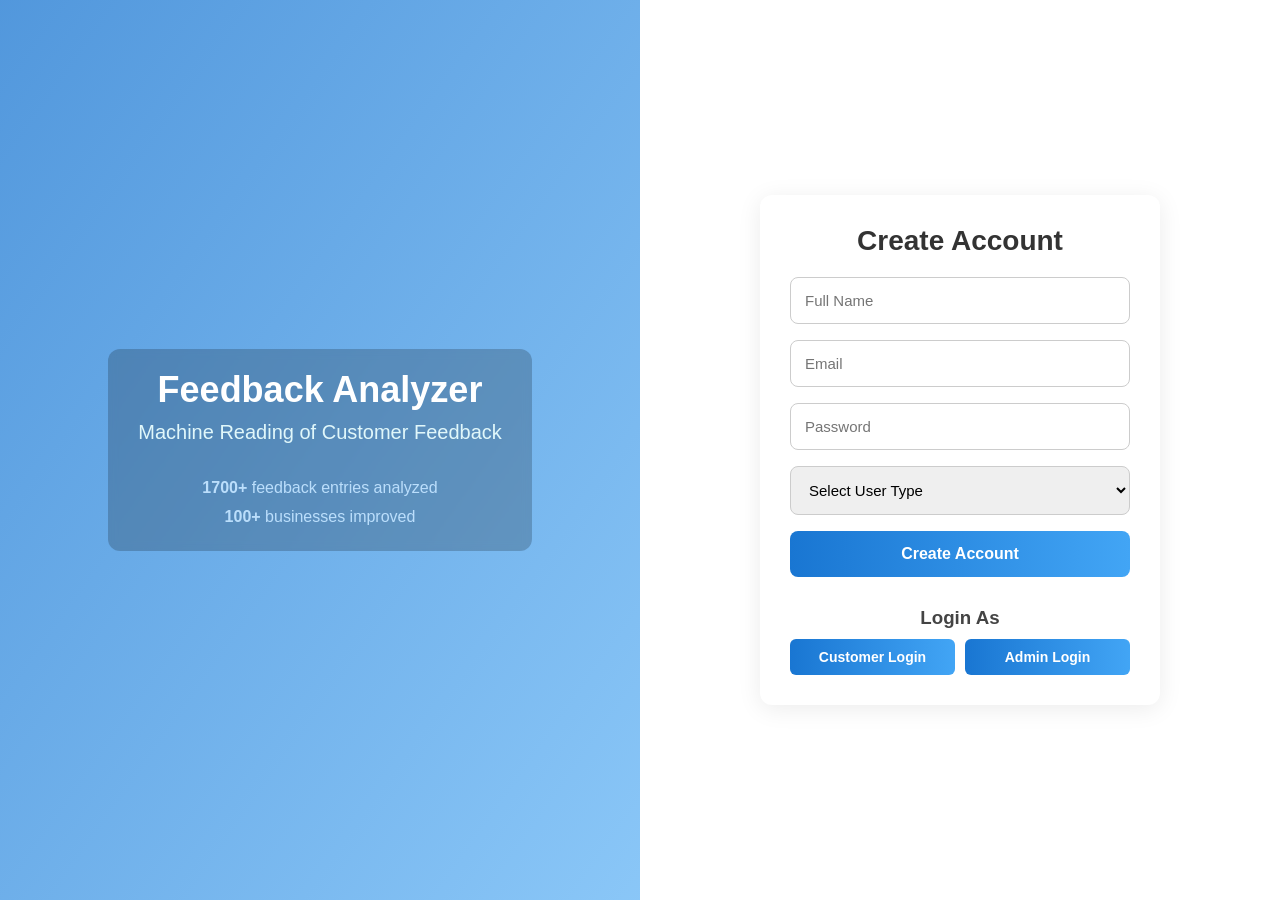
==== index.html @ 5adf429b "update" ====
<!DOCTYPE html>
<html lang="en">
<head>
  <meta charset="UTF-8" />
  <meta name="viewport" content="width=device-width, initial-scale=1.0"/>
  <title>Welcome to Feedback Analyzer</title>
  <link rel="stylesheet" href="assets/css/home.css" />
</head>
<body>
  <div class="main-wrapper">
    <!-- Left Promotional Section -->
    <div class="promo-section">
      <div class="promo-content">
        <h1>Feedback Analyzer</h1>
        <p>Machine Reading of Customer Feedback</p>
        <div class="stats">
          <div><strong>1700+</strong> feedback entries analyzed</div>
          <div><strong>100+</strong> businesses improved</div>
        </div>
      </div>
    </div>

    <!-- Right Form Section -->
    <div class="form-wrapper">
      <div class="form-box">
        <h2>Create Account</h2>
        <form class="register-form" action="register.php" method="POST" autocomplete="off">
          <input type="text" name="name" placeholder="Full Name" required autocomplete="off">
          <input type="email" name="email" placeholder="Email" required autocomplete="off">
          <input type="password" name="password" placeholder="Password" required autocomplete="new-password">
          <select name="user_type" required>
            <option value="" disabled selected>Select User Type</option>
            <option value="customer">Customer</option>
            <option value="admin">Admin</option>
          </select>
          <button type="submit">Create Account</button>
          <h3>Login As</h3>
          <div class="login-buttons">
            <a href="customer_login.php"><button type="button">Customer Login</button></a>
            <a href="admin_login.php"><button type="button">Admin Login</button></a>
          </div>
        </form>
      </div>
    </div>
  </div>
</body>
</html>
---- assets/css/home.css ----
/* Reset and Base */
* {
  margin: 0;
  padding: 0;
  box-sizing: border-box;
}

body {
  font-family: 'Segoe UI', Tahoma, Geneva, Verdana, sans-serif;
  background-color: #f9f9f9;
}


/* Layout */
.main-wrapper {
  display: flex;
  height: 100vh;
  overflow: hidden;
}

/* Left Side Promo Section */
.promo-section {
  flex: 1;
  background: 
    linear-gradient(to bottom right, rgba(25, 118, 210, 0.75), rgba(100, 181, 246, 0.75)),
    url('../images/customer_login.jpg') no-repeat center center;
  background-size: cover;
  background-blend-mode: overlay;
  color: white;
  display: flex;
  justify-content: center;
  align-items: center;
  padding: 40px;
  position: relative;
  animation: fadeInPromo 1.2s ease;
}

@keyframes fadeInPromo {
  from {
    opacity: 0;
    transform: translateY(30px);
  }
  to {
    opacity: 1;
    transform: translateY(0);
  }
}

.promo-content {
  text-align: center;
  backdrop-filter: blur(4px); /* subtle blur behind text */
  padding: 20px 30px;
  border-radius: 12px;
  background-color: rgba(0, 0, 0, 0.2); /* slight dark layer for extra contrast */
}

.promo-content h1 {
  font-size: 36px;
  font-weight: 800;
  margin-bottom: 10px;
  color: #fff;
}

.promo-content p {
  font-size: 20px;
  font-weight: 400;
  margin-bottom: 30px;
  color: #e0f7fa;
}

.stats {
  font-size: 16px;
  line-height: 1.8;
  color: #bbdefb;
}


/* Right Side Form Section */
.form-wrapper {
  flex: 1;
  background: #fff;
  display: flex;
  justify-content: center;
  align-items: center;
  padding: 40px;
}

.form-box {
  width: 100%;
  max-width: 400px;
  background: #ffffff;
  padding: 30px;
  border-radius: 12px;
  box-shadow: 0 4px 24px rgba(0, 0, 0, 0.08);
}

h2 {
  font-size: 28px;
  margin-bottom: 20px;
  text-align: center;
  color: #333;
}

h3 {
  margin-top: 30px;
  text-align: center;
  color: #444;
}

input, select {
  width: 100%;
  padding: 14px;
  margin-bottom: 16px;
  border: 1px solid #ccc;
  border-radius: 8px;
  font-size: 15px;
}

input:focus, select:focus {
  border-color: #1976d2;
  outline: none;
  box-shadow: 0 0 5px rgba(25, 118, 210, 0.3);
}

button {
  width: 100%;
  padding: 14px;
  background: linear-gradient(to right, #1976d2, #42a5f5);
  color: #fff;
  font-size: 16px;
  font-weight: 600;
  border: none;
  border-radius: 8px;
  cursor: pointer;
  transition: background 0.3s ease, transform 0.2s ease;
}

button:hover {
  background: linear-gradient(to right, #1565c0, #1e88e5);
  transform: translateY(-2px);
}

.login-buttons {
  display: flex;
  justify-content: space-between;
  gap: 10px;
  margin-top: 10px;
}

.login-buttons a {
  flex: 1;
}

.login-buttons button {
  padding: 10px;
  font-size: 14px;
  background-color: #42a5f5;
  border-radius: 6px;
}

.login-buttons button:hover {
  background-color: #1e88e5;
}


/* Responsive */
@media (max-width: 768px) {
  .main-wrapper {
    flex-direction: column;
  }

  .promo-section {
    height: 300px;
    padding: 20px;
  }

  .promo-content {
    backdrop-filter: none;
    background-color: transparent;
  }
}
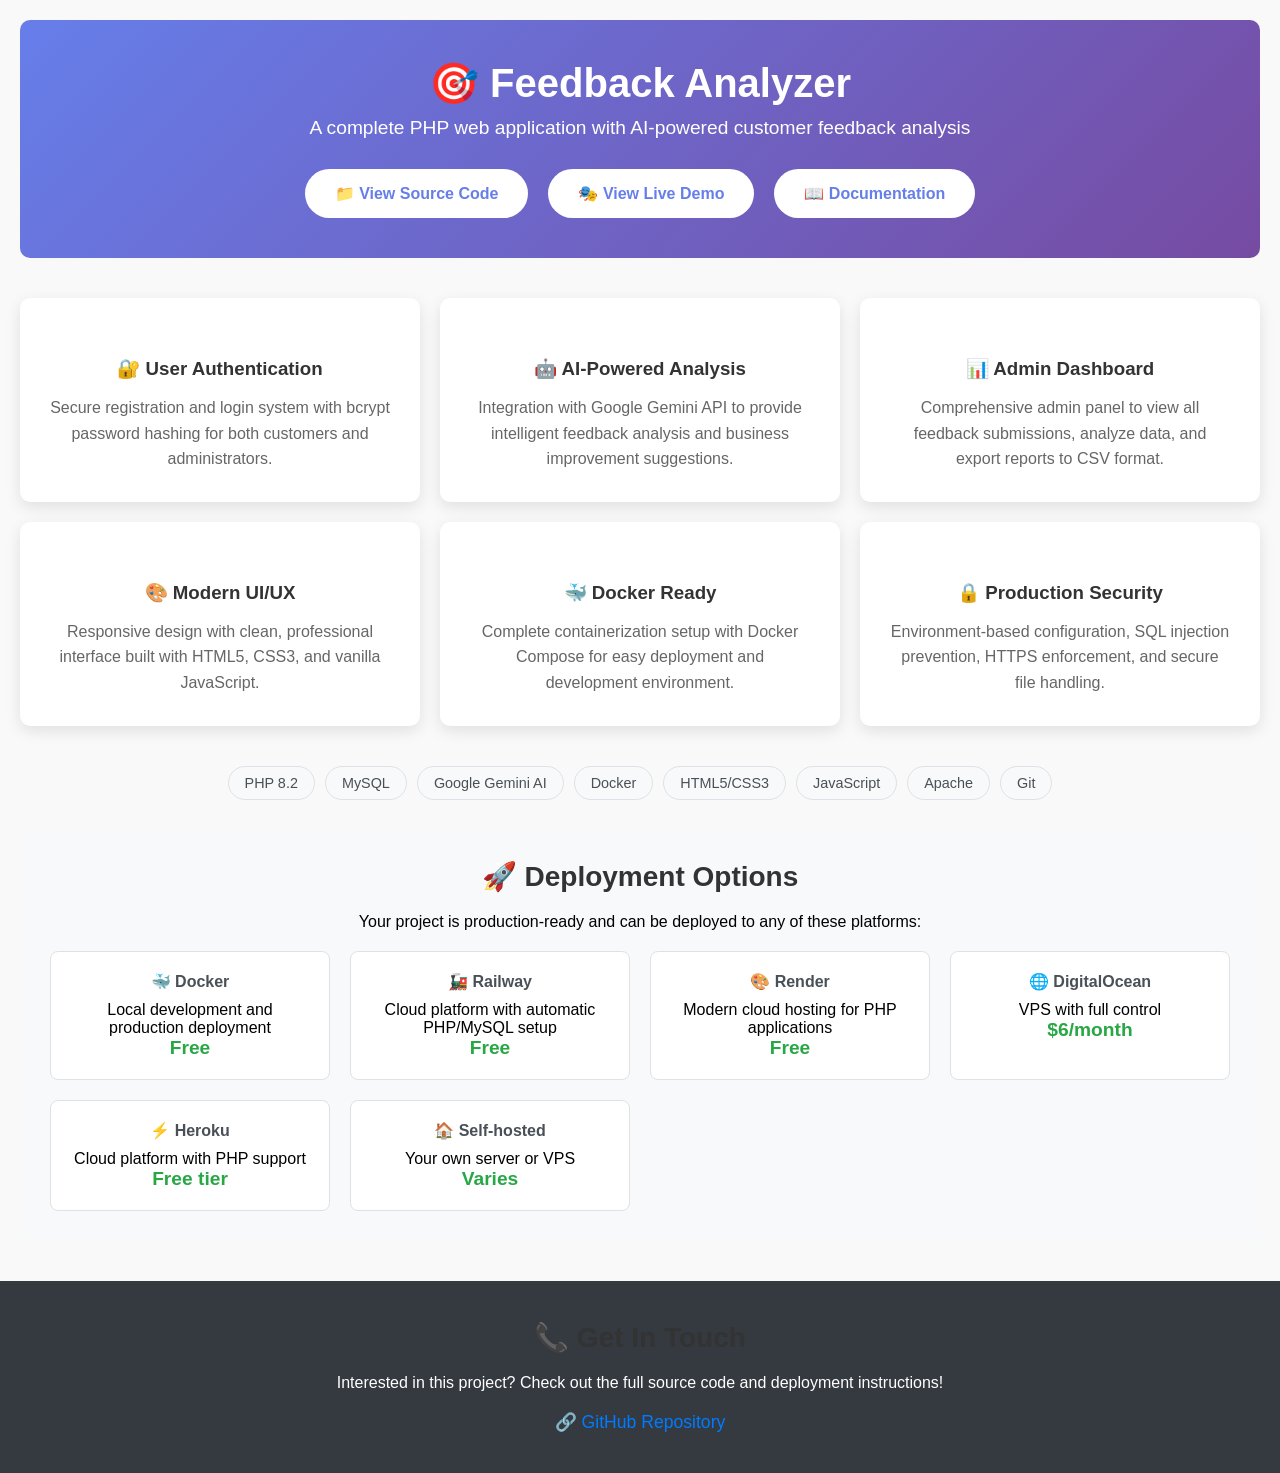
==== commit d00a0c4c: "Add project showcase pages for CV/portfolio - Updated index.html with professional project showcase " ====
--- a/index.html
+++ b/index.html
@@ -3,45 +3,240 @@
 <head>
   <meta charset="UTF-8" />
   <meta name="viewport" content="width=device-width, initial-scale=1.0"/>
-  <title>Welcome to Feedback Analyzer</title>
+  <title>Feedback Analyzer - Project Showcase</title>
   <link rel="stylesheet" href="assets/css/home.css" />
+  <style>
+    .project-showcase {
+      background: linear-gradient(135deg, #667eea 0%, #764ba2 100%);
+      color: white;
+      padding: 40px 20px;
+      text-align: center;
+      margin: 20px;
+      border-radius: 10px;
+    }
+    .project-showcase h1 {
+      font-size: 2.5em;
+      margin-bottom: 10px;
+    }
+    .project-showcase p {
+      font-size: 1.2em;
+      margin-bottom: 30px;
+    }
+    .cta-buttons {
+      display: flex;
+      gap: 20px;
+      justify-content: center;
+      flex-wrap: wrap;
+    }
+    .cta-btn {
+      background: white;
+      color: #667eea;
+      padding: 15px 30px;
+      border-radius: 25px;
+      text-decoration: none;
+      font-weight: bold;
+      transition: all 0.3s ease;
+      display: inline-block;
+    }
+    .cta-btn:hover {
+      transform: translateY(-2px);
+      box-shadow: 0 5px 15px rgba(0,0,0,0.2);
+    }
+    .features-grid {
+      display: grid;
+      grid-template-columns: repeat(auto-fit, minmax(300px, 1fr));
+      gap: 20px;
+      margin: 40px 20px;
+    }
+    .feature-card {
+      background: white;
+      padding: 30px;
+      border-radius: 10px;
+      box-shadow: 0 5px 15px rgba(0,0,0,0.1);
+      text-align: center;
+    }
+    .feature-card h3 {
+      color: #333;
+      margin-bottom: 15px;
+    }
+    .feature-card p {
+      color: #666;
+      line-height: 1.6;
+    }
+    .tech-badges {
+      display: flex;
+      flex-wrap: wrap;
+      gap: 10px;
+      justify-content: center;
+      margin: 30px 20px;
+    }
+    .tech-badge {
+      background: #f8f9fa;
+      color: #495057;
+      padding: 8px 16px;
+      border-radius: 20px;
+      font-size: 0.9em;
+      border: 1px solid #dee2e6;
+    }
+    .deployment-options {
+      background: #f8f9fa;
+      padding: 30px;
+      margin: 20px;
+      border-radius: 10px;
+      text-align: center;
+    }
+    .deployment-options h2 {
+      color: #333;
+      margin-bottom: 20px;
+    }
+    .deployment-grid {
+      display: grid;
+      grid-template-columns: repeat(auto-fit, minmax(250px, 1fr));
+      gap: 20px;
+      margin-top: 20px;
+    }
+    .deployment-card {
+      background: white;
+      padding: 20px;
+      border-radius: 8px;
+      border: 1px solid #dee2e6;
+    }
+    .deployment-card h4 {
+      color: #495057;
+      margin-bottom: 10px;
+    }
+    .deployment-card .price {
+      color: #28a745;
+      font-weight: bold;
+      font-size: 1.2em;
+    }
+  </style>
 </head>
 <body>
-  <div class="main-wrapper">
-    <!-- Left Promotional Section -->
-    <div class="promo-section">
-      <div class="promo-content">
-        <h1>Feedback Analyzer</h1>
-        <p>Machine Reading of Customer Feedback</p>
-        <div class="stats">
-          <div><strong>1700+</strong> feedback entries analyzed</div>
-          <div><strong>100+</strong> businesses improved</div>
-        </div>
-      </div>
-    </div>
-
-    <!-- Right Form Section -->
-    <div class="form-wrapper">
-      <div class="form-box">
-        <h2>Create Account</h2>
-        <form class="register-form" action="register.php" method="POST" autocomplete="off">
-          <input type="text" name="name" placeholder="Full Name" required autocomplete="off">
-          <input type="email" name="email" placeholder="Email" required autocomplete="off">
-          <input type="password" name="password" placeholder="Password" required autocomplete="new-password">
-          <select name="user_type" required>
-            <option value="" disabled selected>Select User Type</option>
-            <option value="customer">Customer</option>
-            <option value="admin">Admin</option>
-          </select>
-          <button type="submit">Create Account</button>
-          <h3>Login As</h3>
-          <div class="login-buttons">
-            <a href="customer_login.php"><button type="button">Customer Login</button></a>
-            <a href="admin_login.php"><button type="button">Admin Login</button></a>
-          </div>
-        </form>
-      </div>
-    </div>
-  </div>
+  <div class="project-showcase">
+    <h1>🎯 Feedback Analyzer</h1>
+    <p>A complete PHP web application with AI-powered customer feedback analysis</p>
+
+    <div class="cta-buttons">
+      <a href="https://github.com/pandeyrohit007/feedback" class="cta-btn" target="_blank">
+        📁 View Source Code
+      </a>
+      <a href="demo.html" class="cta-btn">
+        🎭 View Live Demo
+      </a>
+      <a href="https://github.com/pandeyrohit007/feedback/blob/main/README.md" class="cta-btn" target="_blank">
+        📖 Documentation
+      </a>
+    </div>
+  </div>
+
+  <div class="features-grid">
+    <div class="feature-card">
+      <h3>🔐 User Authentication</h3>
+      <p>Secure registration and login system with bcrypt password hashing for both customers and administrators.</p>
+    </div>
+
+    <div class="feature-card">
+      <h3>🤖 AI-Powered Analysis</h3>
+      <p>Integration with Google Gemini API to provide intelligent feedback analysis and business improvement suggestions.</p>
+    </div>
+
+    <div class="feature-card">
+      <h3>📊 Admin Dashboard</h3>
+      <p>Comprehensive admin panel to view all feedback submissions, analyze data, and export reports to CSV format.</p>
+    </div>
+
+    <div class="feature-card">
+      <h3>🎨 Modern UI/UX</h3>
+      <p>Responsive design with clean, professional interface built with HTML5, CSS3, and vanilla JavaScript.</p>
+    </div>
+
+    <div class="feature-card">
+      <h3>🐳 Docker Ready</h3>
+      <p>Complete containerization setup with Docker Compose for easy deployment and development environment.</p>
+    </div>
+
+    <div class="feature-card">
+      <h3>🔒 Production Security</h3>
+      <p>Environment-based configuration, SQL injection prevention, HTTPS enforcement, and secure file handling.</p>
+    </div>
+  </div>
+
+  <div class="tech-badges">
+    <span class="tech-badge">PHP 8.2</span>
+    <span class="tech-badge">MySQL</span>
+    <span class="tech-badge">Google Gemini AI</span>
+    <span class="tech-badge">Docker</span>
+    <span class="tech-badge">HTML5/CSS3</span>
+    <span class="tech-badge">JavaScript</span>
+    <span class="tech-badge">Apache</span>
+    <span class="tech-badge">Git</span>
+  </div>
+
+  <div class="deployment-options">
+    <h2>🚀 Deployment Options</h2>
+    <p>Your project is production-ready and can be deployed to any of these platforms:</p>
+
+    <div class="deployment-grid">
+      <div class="deployment-card">
+        <h4>🐳 Docker</h4>
+        <p>Local development and production deployment</p>
+        <div class="price">Free</div>
+      </div>
+
+      <div class="deployment-card">
+        <h4>🚂 Railway</h4>
+        <p>Cloud platform with automatic PHP/MySQL setup</p>
+        <div class="price">Free</div>
+      </div>
+
+      <div class="deployment-card">
+        <h4>🎨 Render</h4>
+        <p>Modern cloud hosting for PHP applications</p>
+        <div class="price">Free</div>
+      </div>
+
+      <div class="deployment-card">
+        <h4>🌐 DigitalOcean</h4>
+        <p>VPS with full control</p>
+        <div class="price">$6/month</div>
+      </div>
+
+      <div class="deployment-card">
+        <h4>⚡ Heroku</h4>
+        <p>Cloud platform with PHP support</p>
+        <div class="price">Free tier</div>
+      </div>
+
+      <div class="deployment-card">
+        <h4>🏠 Self-hosted</h4>
+        <p>Your own server or VPS</p>
+        <div class="price">Varies</div>
+      </div>
+    </div>
+  </div>
+
+  <div style="text-align: center; padding: 40px 20px; background: #343a40; color: white; margin-top: 40px;">
+    <h2>📞 Get In Touch</h2>
+    <p>Interested in this project? Check out the full source code and deployment instructions!</p>
+    <div style="margin-top: 20px;">
+      <a href="https://github.com/pandeyrohit007/feedback" style="color: #007bff; text-decoration: none; font-size: 1.1em;" target="_blank">
+        🔗 GitHub Repository
+      </a>
+    </div>
+  </div>
+
+  <script>
+    // Add some interactive elements
+    document.addEventListener('DOMContentLoaded', function() {
+      // Add click tracking for demo purposes
+      const buttons = document.querySelectorAll('.cta-btn');
+      buttons.forEach(btn => {
+        btn.addEventListener('click', function() {
+          console.log('Button clicked:', this.textContent.trim());
+        });
+      });
+    });
+  </script>
 </body>
 </html>
